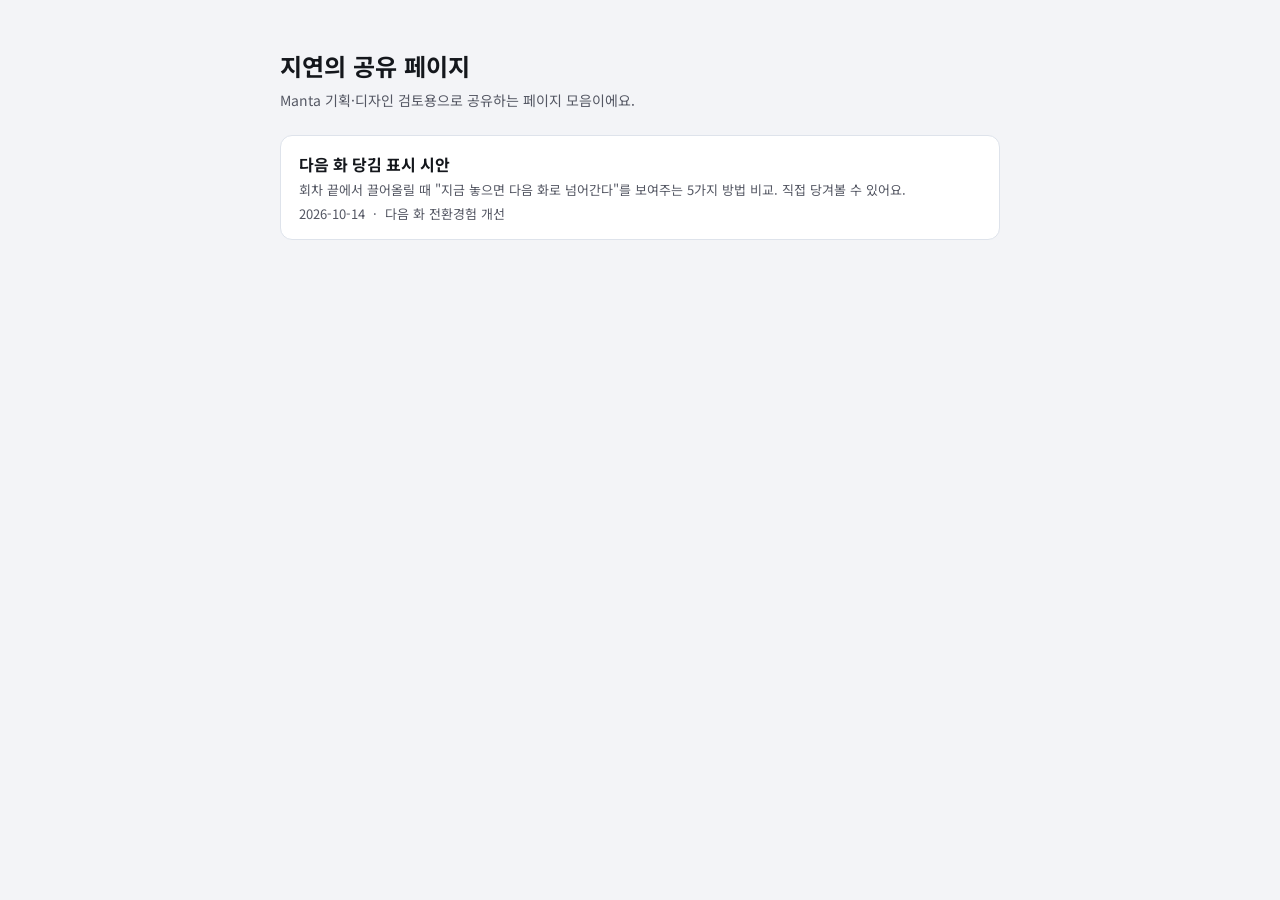
==== index.html @ e564154f "공유 페이지 시작: 다음 화 당김 표시 시안 Co-Authored-By: Claude Opus 5.5 <noreply@anthropic.com>" ====
<!doctype html>
<html lang="ko">
<head>
<meta charset="utf-8">
<meta name="viewport" content="width=device-width, initial-scale=1, viewport-fit=cover">
<meta name="robots" content="noindex">
<title>지연의 공유 페이지</title>
<link rel="preconnect" href="https://fonts.googleapis.com">
<link rel="preconnect" href="https://fonts.gstatic.com" crossorigin>
<link rel="stylesheet" href="https://fonts.googleapis.com/css2?family=Noto+Sans+KR:wght@400;500;700&display=swap">
<style>
/* Layout: 한 줄 목록. 최신 항목이 위로 */
:root {
  --bg: #F3F4F7; --panel: #FFFFFF; --ink: #14171C; --ink-2: #545763; --line: #DEE3EB; --accent: #4D4AFF;
  --font: "Noto Sans KR", "Apple SD Gothic Neo", system-ui, sans-serif;
}
@media (prefers-color-scheme: dark) {
  :root { --bg: #0D0F12; --panel: #14171C; --ink: #EDF0F7; --ink-2: #999CA8; --line: #2B2E36; --accent: #8A88FF; color-scheme: dark; }
}
* { box-sizing: border-box; }
body { margin: 0; background: var(--bg); color: var(--ink); font-family: var(--font); line-height: 1.5; padding: 48px 20px; }
main { max-width: 720px; margin: 0 auto; display: grid; gap: 24px; }
h1 { font-size: 24px; margin: 0; }
p.lede { margin: 6px 0 0; color: var(--ink-2); font-size: 14px; }
ul { list-style: none; margin: 0; padding: 0; display: grid; gap: 10px; }
a.item { display: grid; gap: 4px; padding: 16px 18px; background: var(--panel); border: 1px solid var(--line); border-radius: 12px; color: inherit; text-decoration: none; }
a.item:hover, a.item:focus-visible { border-color: var(--accent); outline: none; }
.item b { font-size: 16px; }
.item span { font-size: 13px; color: var(--ink-2); }
.meta { display: flex; gap: 8px; font-size: 12px; color: var(--ink-2); font-variant-numeric: tabular-nums; }
</style>
</head>
<body>
<main>
  <header>
    <h1>지연의 공유 페이지</h1>
    <p class="lede">Manta 기획·디자인 검토용으로 공유하는 페이지 모음이에요.</p>
  </header>
  <ul>
    <li>
      <a class="item" href="pull-trigger/">
        <b>다음 화 당김 표시 시안</b>
        <span>회차 끝에서 끌어올릴 때 "지금 놓으면 다음 화로 넘어간다"를 보여주는 5가지 방법 비교. 직접 당겨볼 수 있어요.</span>
        <div class="meta"><span>2026-10-14</span><span>·</span><span>다음 화 전환경험 개선</span></div>
      </a>
    </li>
  </ul>
</main>
</body>
</html>
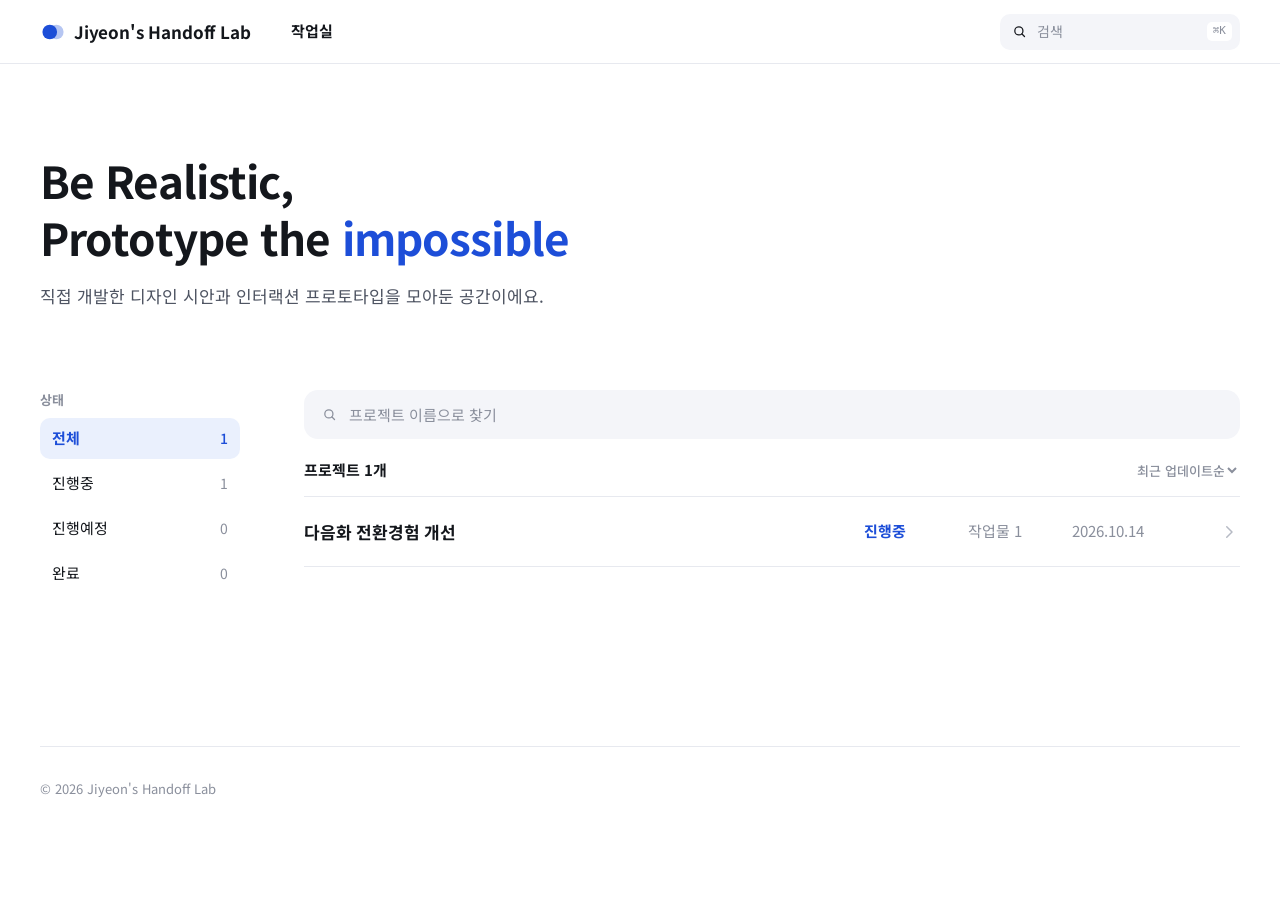
==== commit 9fb3bc50: "Handoff Lab 사이트 1차: 홈 · 프로젝트 상세 - 홈: 소개 + 상태 필터 + 프로젝트 검색 · 정렬 + 리스트 - 상세: 프로젝트 | 작업물 | 작업물 영역(ifram" ====
--- a/index.html
+++ b/index.html
@@ -4,47 +4,53 @@
 <meta charset="utf-8">
 <meta name="viewport" content="width=device-width, initial-scale=1, viewport-fit=cover">
 <meta name="robots" content="noindex">
-<title>지연의 공유 페이지</title>
+<title>Jiyeon's Handoff Lab</title>
+<meta name="description" content="직접 개발한 디자인 시안과 인터랙션 프로토타입을 모아둔 공간이에요.">
+<meta property="og:title" content="Jiyeon's Handoff Lab">
+<meta property="og:description" content="직접 개발한 디자인 시안과 인터랙션 프로토타입을 모아둔 공간이에요.">
+<meta property="og:type" content="website">
+<link rel="icon" href="assets/favicon.svg" type="image/svg+xml">
 <link rel="preconnect" href="https://fonts.googleapis.com">
 <link rel="preconnect" href="https://fonts.gstatic.com" crossorigin>
 <link rel="stylesheet" href="https://fonts.googleapis.com/css2?family=Noto+Sans+KR:wght@400;500;700&display=swap">
-<style>
-/* Layout: 한 줄 목록. 최신 항목이 위로 */
-:root {
-  --bg: #F3F4F7; --panel: #FFFFFF; --ink: #14171C; --ink-2: #545763; --line: #DEE3EB; --accent: #4D4AFF;
-  --font: "Noto Sans KR", "Apple SD Gothic Neo", system-ui, sans-serif;
-}
-@media (prefers-color-scheme: dark) {
-  :root { --bg: #0D0F12; --panel: #14171C; --ink: #EDF0F7; --ink-2: #999CA8; --line: #2B2E36; --accent: #8A88FF; color-scheme: dark; }
-}
-* { box-sizing: border-box; }
-body { margin: 0; background: var(--bg); color: var(--ink); font-family: var(--font); line-height: 1.5; padding: 48px 20px; }
-main { max-width: 720px; margin: 0 auto; display: grid; gap: 24px; }
-h1 { font-size: 24px; margin: 0; }
-p.lede { margin: 6px 0 0; color: var(--ink-2); font-size: 14px; }
-ul { list-style: none; margin: 0; padding: 0; display: grid; gap: 10px; }
-a.item { display: grid; gap: 4px; padding: 16px 18px; background: var(--panel); border: 1px solid var(--line); border-radius: 12px; color: inherit; text-decoration: none; }
-a.item:hover, a.item:focus-visible { border-color: var(--accent); outline: none; }
-.item b { font-size: 16px; }
-.item span { font-size: 13px; color: var(--ink-2); }
-.meta { display: flex; gap: 8px; font-size: 12px; color: var(--ink-2); font-variant-numeric: tabular-nums; }
-</style>
+<link rel="stylesheet" href="assets/css/base.css">
+<link rel="stylesheet" href="assets/css/home.css">
+<script type="module" src="assets/js/home.js"></script>
 </head>
 <body>
-<main>
-  <header>
-    <h1>지연의 공유 페이지</h1>
-    <p class="lede">Manta 기획·디자인 검토용으로 공유하는 페이지 모음이에요.</p>
-  </header>
-  <ul>
-    <li>
-      <a class="item" href="pull-trigger/">
-        <b>다음 화 당김 표시 시안</b>
-        <span>회차 끝에서 끌어올릴 때 "지금 놓으면 다음 화로 넘어간다"를 보여주는 5가지 방법 비교. 직접 당겨볼 수 있어요.</span>
-        <div class="meta"><span>2026-10-14</span><span>·</span><span>다음 화 전환경험 개선</span></div>
-      </a>
-    </li>
-  </ul>
-</main>
+  <header class="site-header" id="site-header"></header>
+
+  <main class="container">
+    <section class="hero">
+      <h1 class="hero__title">Be Realistic,<br>Prototype the <em>impossible</em></h1>
+      <p class="hero__desc">직접 개발한 디자인 시안과 인터랙션 프로토타입을 모아둔 공간이에요.</p>
+    </section>
+
+    <div class="home-body">
+      <aside class="filter" aria-label="상태 필터">
+        <p class="filter__label">상태</p>
+        <ul class="filter__list" id="status-filter"></ul>
+      </aside>
+
+      <section aria-labelledby="project-count">
+        <label class="field">
+          <svg class="icon icon--sm" viewBox="0 0 24 24" fill="none" aria-hidden="true"><circle cx="11" cy="11" r="6.5" stroke="currentColor" stroke-width="2"/><path d="M16 16l4 4" stroke="currentColor" stroke-width="2" stroke-linecap="round"/></svg>
+          <input class="field__input" id="project-search" type="search" placeholder="프로젝트 이름으로 찾기" autocomplete="off">
+        </label>
+        <div class="list-head">
+          <h2 class="list-head__count" id="project-count">프로젝트</h2>
+          <select class="select" id="project-sort" aria-label="정렬">
+            <option value="updated">최근 업데이트순</option>
+            <option value="name">이름순</option>
+          </select>
+        </div>
+        <ul id="project-list"></ul>
+      </section>
+    </div>
+  </main>
+
+  <footer class="site-footer">
+    <div class="container"><p class="site-footer__inner">© 2026 Jiyeon's Handoff Lab</p></div>
+  </footer>
 </body>
 </html>
--- a/assets/css/base.css
+++ b/assets/css/base.css
@@ -0,0 +1,193 @@
+/* ==========================================================================
+   Jiyeon's Handoff Lab — 공통 스타일
+   색 · 글씨 · 간격 토큰은 Figma 최종 시안(홈 542:2613, 상세 553:2727) 기준.
+   ========================================================================== */
+
+:root {
+  /* color */
+  --c-bg: #ffffff;
+  --c-ink: #14171c;
+  --c-ink-2: #4e5462;
+  --c-ink-3: #8a8f9c;
+  --c-ink-4: #b6bac4;
+  --c-line: #e7e9ef;
+  --c-line-soft: #ebedf1;
+  --c-soft: #f4f5f9;
+  --c-hover: #f1f3f6;
+  --c-side: #fafafb;
+  --c-stage: #f1f2f5;
+  --c-accent: #1d4ed8;
+  --c-accent-soft: #eaf0fd;
+
+  /* type */
+  --font: "Noto Sans KR", "Apple SD Gothic Neo", system-ui, sans-serif;
+
+  /* layout */
+  --content-w: 1200px;
+  --gutter: 24px;
+  --header-h: 64px;
+
+  /* radius */
+  --r-sm: 8px;
+  --r-md: 10px;
+  --r-lg: 14px;
+  --r-pill: 999px;
+}
+
+/* ---------- reset ---------- */
+*, *::before, *::after { box-sizing: border-box; }
+html { -webkit-text-size-adjust: 100%; }
+body {
+  margin: 0;
+  background: var(--c-bg);
+  color: var(--c-ink);
+  font-family: var(--font);
+  font-size: 15px;
+  line-height: 1.5;
+  -webkit-font-smoothing: antialiased;
+}
+h1, h2, h3, p { margin: 0; }
+ul { margin: 0; padding: 0; list-style: none; }
+a { color: inherit; text-decoration: none; }
+button, input, select { font: inherit; color: inherit; }
+button { cursor: pointer; background: none; border: 0; padding: 0; }
+:focus-visible { outline: 2px solid var(--c-accent); outline-offset: 2px; border-radius: 4px; }
+.sr-only {
+  position: absolute; width: 1px; height: 1px; padding: 0; margin: -1px;
+  overflow: hidden; clip: rect(0 0 0 0); white-space: nowrap; border: 0;
+}
+
+.container {
+  width: 100%;
+  max-width: calc(var(--content-w) + var(--gutter) * 2);
+  margin: 0 auto;
+  padding: 0 var(--gutter);
+}
+
+/* ---------- header ---------- */
+.site-header {
+  position: sticky; top: 0; z-index: 20;
+  height: var(--header-h);
+  background: var(--c-bg);
+  border-bottom: 1px solid var(--c-line);
+}
+.site-header__inner {
+  height: 100%;
+  display: flex; align-items: center; gap: 40px;
+}
+.brand { display: inline-flex; align-items: center; gap: 8px; flex-shrink: 0; }
+.brand__logo { width: 26px; height: 26px; display: block; }
+.brand__name { font-size: 17px; font-weight: 700; letter-spacing: -0.01em; }
+.site-nav { display: flex; gap: 28px; }
+.site-nav__link { font-size: 15px; font-weight: 700; color: var(--c-ink); }
+.site-nav__link:hover { color: var(--c-accent); }
+
+/* global search */
+.gsearch { position: relative; margin-left: auto; width: 240px; }
+.gsearch__field {
+  display: flex; align-items: center; gap: 8px;
+  height: 36px; padding: 0 8px 0 12px;
+  background: var(--c-soft); border-radius: var(--r-md);
+}
+.gsearch__field:focus-within { box-shadow: inset 0 0 0 1.5px var(--c-accent); background: var(--c-bg); }
+.gsearch__input {
+  flex: 1; min-width: 0; border: 0; outline: 0; background: transparent;
+  font-size: 14px;
+}
+.gsearch__input::placeholder { color: var(--c-ink-3); }
+.gsearch__kbd {
+  font-size: 11px; font-weight: 500; color: var(--c-ink-3);
+  background: var(--c-bg); border-radius: 5px; padding: 1px 6px;
+}
+.gsearch__panel {
+  position: absolute; top: calc(100% + 8px); right: 0;
+  width: 360px; max-height: 420px; overflow: auto;
+  background: var(--c-bg); border: 1px solid var(--c-line); border-radius: var(--r-lg);
+  box-shadow: 0 12px 32px rgba(20, 23, 28, 0.12);
+  padding: 8px;
+}
+.gsearch__group { padding: 8px 10px 4px; font-size: 12px; font-weight: 700; color: var(--c-ink-3); }
+.gsearch__item {
+  display: block; padding: 9px 10px; border-radius: var(--r-sm);
+}
+.gsearch__item:hover, .gsearch__item.is-active { background: var(--c-soft); }
+.gsearch__title { display: block; font-size: 14px; font-weight: 700; }
+.gsearch__meta { display: block; font-size: 12px; color: var(--c-ink-3); }
+.gsearch__empty { padding: 16px 10px; font-size: 13px; color: var(--c-ink-3); }
+
+/* ---------- footer ---------- */
+.site-footer { padding: 32px 0 48px; }
+.site-footer__inner { border-top: 1px solid var(--c-line); padding-top: 32px; font-size: 13px; color: var(--c-ink-3); }
+
+/* ---------- shared bits ---------- */
+.icon { width: 18px; height: 18px; flex-shrink: 0; display: block; }
+.icon--sm { width: 15px; height: 15px; }
+
+.field {
+  display: flex; align-items: center; gap: 10px;
+  background: var(--c-soft); border-radius: var(--r-lg);
+  padding: 0 18px; height: 49px;
+  color: var(--c-ink-3);
+}
+.field:focus-within { box-shadow: inset 0 0 0 1.5px var(--c-accent); background: var(--c-bg); }
+.field__input { flex: 1; min-width: 0; border: 0; outline: 0; background: transparent; font-size: 15px; color: var(--c-ink); }
+.field__input::placeholder { color: var(--c-ink-3); }
+.field--sm { height: 38px; padding: 0 12px; border-radius: var(--r-md); gap: 8px; }
+.field--sm .field__input { font-size: 13px; }
+
+.select {
+  border: 0; background: transparent; outline: 0;
+  font-size: 13px; font-weight: 500; color: var(--c-ink-3);
+  cursor: pointer; padding: 0;
+}
+
+.btn {
+  display: inline-flex; align-items: center; justify-content: center; gap: 6px;
+  height: 36px; padding: 0 14px;
+  border: 1px solid var(--c-line); border-radius: var(--r-md);
+  background: var(--c-bg);
+  font-size: 13px; font-weight: 700; white-space: nowrap;
+}
+.btn:hover { background: var(--c-hover); }
+.btn--primary { background: var(--c-accent); border-color: var(--c-accent); color: #fff; }
+.btn--primary:hover { background: #1a45c2; }
+
+.chip {
+  display: inline-flex; align-items: center;
+  height: 26px; padding: 0 12px;
+  border: 1px solid var(--c-line-soft); border-radius: var(--r-pill);
+  font-size: 12px; font-weight: 500; color: var(--c-ink-3);
+  max-width: 12em; overflow: hidden; text-overflow: ellipsis; white-space: nowrap;
+}
+.chip:hover { background: var(--c-hover); color: var(--c-ink); }
+
+.status { font-size: 15px; color: var(--c-ink-3); }
+.status--active { color: var(--c-accent); font-weight: 700; }
+
+.empty { padding: 48px 0; text-align: center; color: var(--c-ink-3); font-size: 14px; }
+
+/* ---------- toast ---------- */
+.toast {
+  position: fixed; left: 50%; bottom: 32px; z-index: 50;
+  transform: translate(-50%, 16px); opacity: 0; pointer-events: none;
+  background: var(--c-ink); color: #fff;
+  font-size: 14px; font-weight: 500;
+  padding: 10px 16px; border-radius: var(--r-md);
+  transition: opacity 0.2s, transform 0.2s;
+}
+.toast.is-visible { opacity: 1; transform: translate(-50%, 0); }
+
+/* ---------- responsive ---------- */
+@media (max-width: 767px) {
+  :root { --gutter: 20px; --header-h: 56px; }
+  .site-header__inner { gap: 16px; }
+  .brand__name { font-size: 16px; }
+  .site-nav { display: none; }
+  .gsearch { width: auto; flex: 1; min-width: 0; }
+  .gsearch__kbd { display: none; }
+  .gsearch__panel { position: fixed; top: calc(var(--header-h) + 8px); left: var(--gutter); right: var(--gutter); width: auto; }
+}
+
+@media (prefers-reduced-motion: reduce) {
+  .toast { transition: none; }
+}
--- a/assets/css/home.css
+++ b/assets/css/home.css
@@ -0,0 +1,84 @@
+/* ==========================================================================
+   홈 — 소개 + 상태 필터 + 프로젝트 리스트
+   ========================================================================== */
+
+.hero { padding-top: 88px; }
+.hero__title {
+  font-size: 44px; line-height: 1.3; font-weight: 700; letter-spacing: -0.02em;
+}
+.hero__title em { font-style: normal; color: var(--c-accent); }
+.hero__desc { margin-top: 16px; font-size: 17px; line-height: 1.65; color: var(--c-ink-2); }
+
+.home-body {
+  margin-top: 80px; padding-bottom: 120px;
+  display: grid; grid-template-columns: 200px minmax(0, 1fr); gap: 64px;
+  align-items: start;
+}
+
+/* status filter */
+.filter__label { font-size: 13px; font-weight: 700; color: var(--c-ink-3); margin-bottom: 8px; }
+.filter__list { display: grid; gap: 4px; }
+.filter__item {
+  width: 100%; height: 41px; padding: 0 12px;
+  display: flex; align-items: center; justify-content: space-between;
+  border-radius: var(--r-md);
+  font-size: 15px; color: var(--c-ink);
+}
+.filter__item:hover { background: var(--c-soft); }
+.filter__count { font-size: 14px; color: var(--c-ink-3); }
+.filter__item[aria-pressed="true"] { background: var(--c-accent-soft); color: var(--c-accent); font-weight: 700; }
+.filter__item[aria-pressed="true"] .filter__count { color: var(--c-accent); font-weight: 500; }
+
+/* list */
+.list-head {
+  margin-top: 20px; padding-bottom: 14px;
+  display: flex; align-items: center; justify-content: space-between;
+  border-bottom: 1px solid var(--c-line);
+}
+.list-head__count { font-size: 15px; font-weight: 700; }
+
+.project-row {
+  display: grid;
+  grid-template-columns: minmax(0, 1fr) 88px 88px 132px 20px;
+  align-items: center; gap: 16px;
+  padding: 22px 0;
+  border-bottom: 1px solid var(--c-line);
+}
+.project-row__name {
+  font-size: 17px; font-weight: 700; letter-spacing: -0.01em;
+  overflow: hidden; text-overflow: ellipsis; white-space: nowrap;
+}
+.project-row__count, .project-row__date { font-size: 15px; color: var(--c-ink-3); }
+.project-row__meta { display: none; }
+.project-row .icon { color: var(--c-ink-4); }
+.project-row:hover .project-row__name, .project-row:hover .icon { color: var(--c-accent); }
+.project-row.is-done .project-row__name { color: var(--c-ink-3); }
+
+/* ---------- mobile ---------- */
+@media (max-width: 767px) {
+  .hero { padding-top: 48px; }
+  .hero__title { font-size: 36px; line-height: 1.25; }
+  .hero__desc { font-size: 15px; margin-top: 14px; }
+
+  .home-body { margin-top: 48px; padding-bottom: 72px; grid-template-columns: 1fr; gap: 16px; }
+  .filter__label { display: none; }
+  .filter__list {
+    display: flex; gap: 8px; overflow-x: auto;
+    margin: 0 calc(var(--gutter) * -1); padding: 0 var(--gutter);
+    scrollbar-width: none;
+  }
+  .filter__list::-webkit-scrollbar { display: none; }
+  .filter__item {
+    width: auto; height: 36px; padding: 0 14px; gap: 6px; flex-shrink: 0;
+    border: 1px solid var(--c-line); border-radius: var(--r-pill); font-size: 14px;
+  }
+  .filter__item[aria-pressed="true"] { border-color: var(--c-accent-soft); }
+  .filter__count { font-size: 14px; }
+
+  .project-row { grid-template-columns: minmax(0, 1fr) 18px; gap: 12px; padding: 18px 0; }
+  .project-row__name { font-size: 17px; }
+  .project-row__status, .project-row__count, .project-row__date { display: none; }
+  .project-row__meta { display: block; grid-column: 1; margin-top: -6px; font-size: 13px; color: var(--c-ink-3); }
+  .project-row__meta .status { font-size: 13px; }
+  .project-row .icon { grid-row: 1 / span 2; grid-column: 2; }
+}
